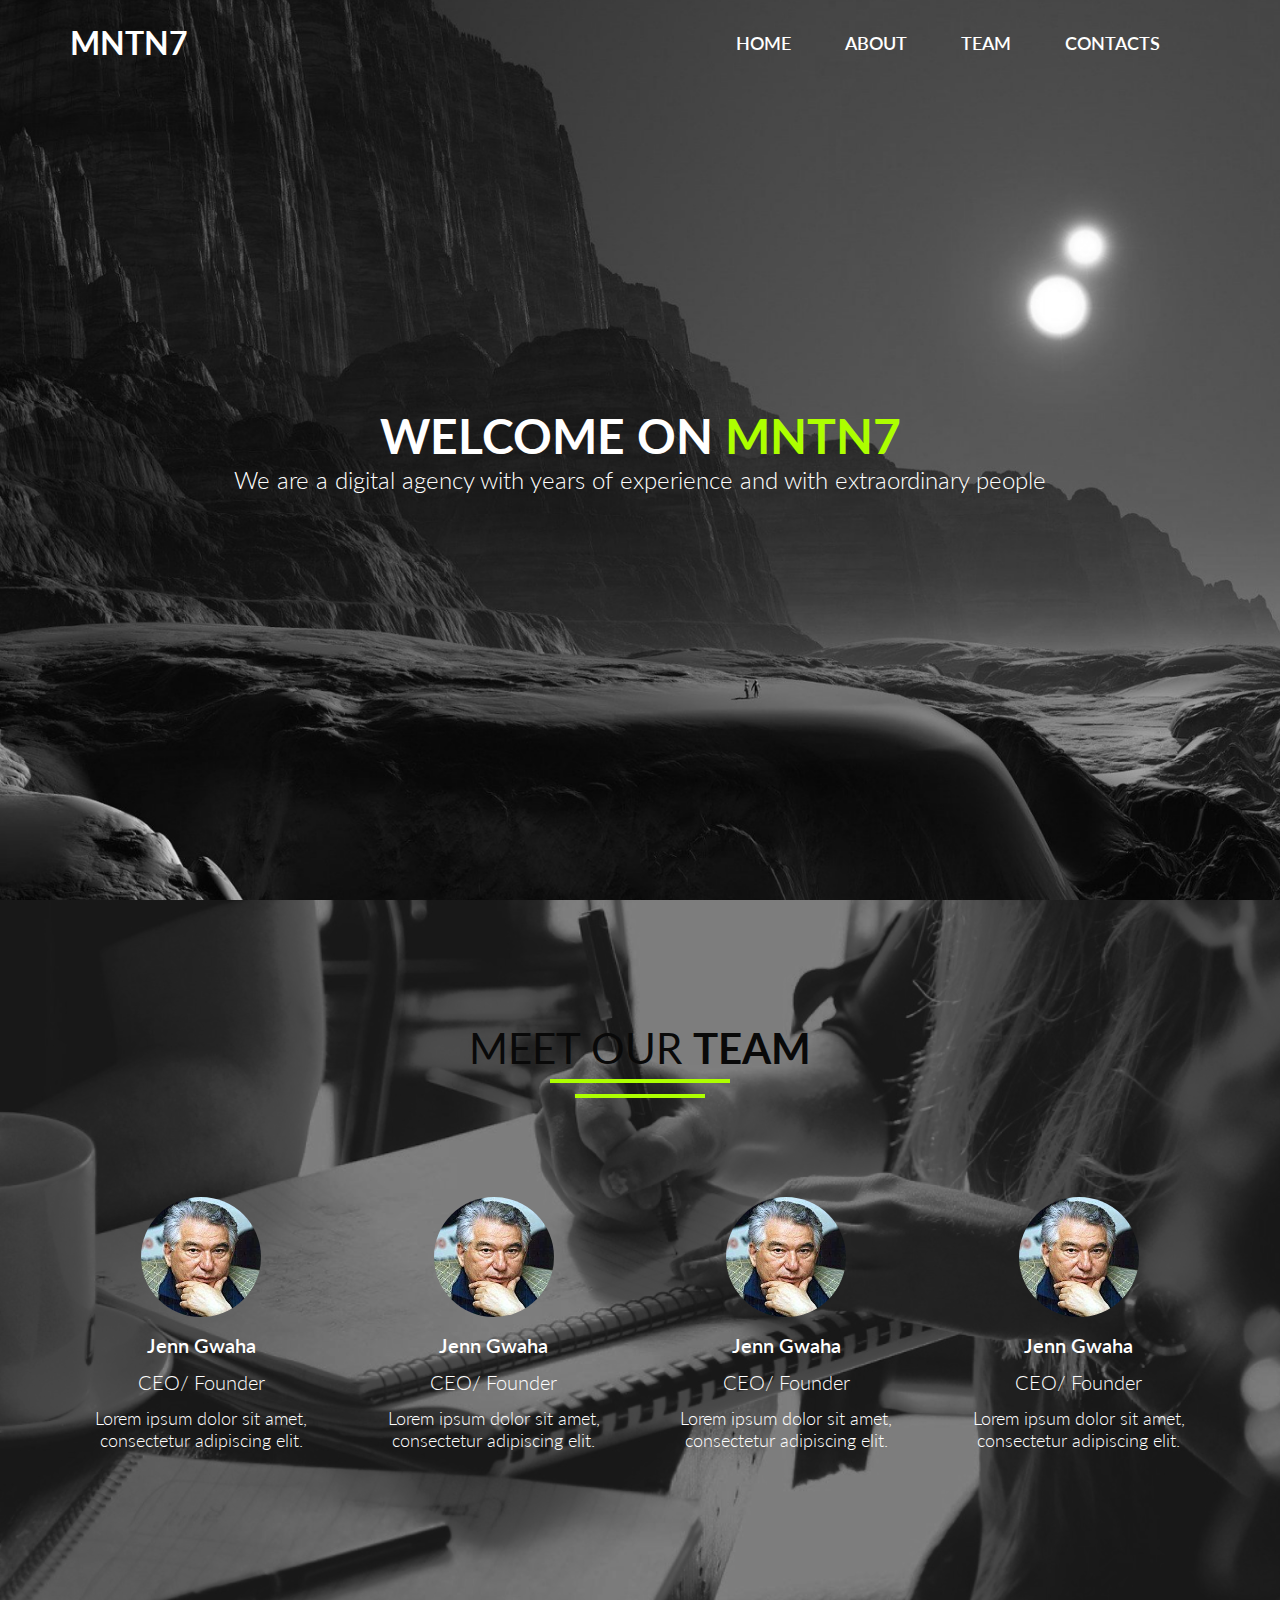
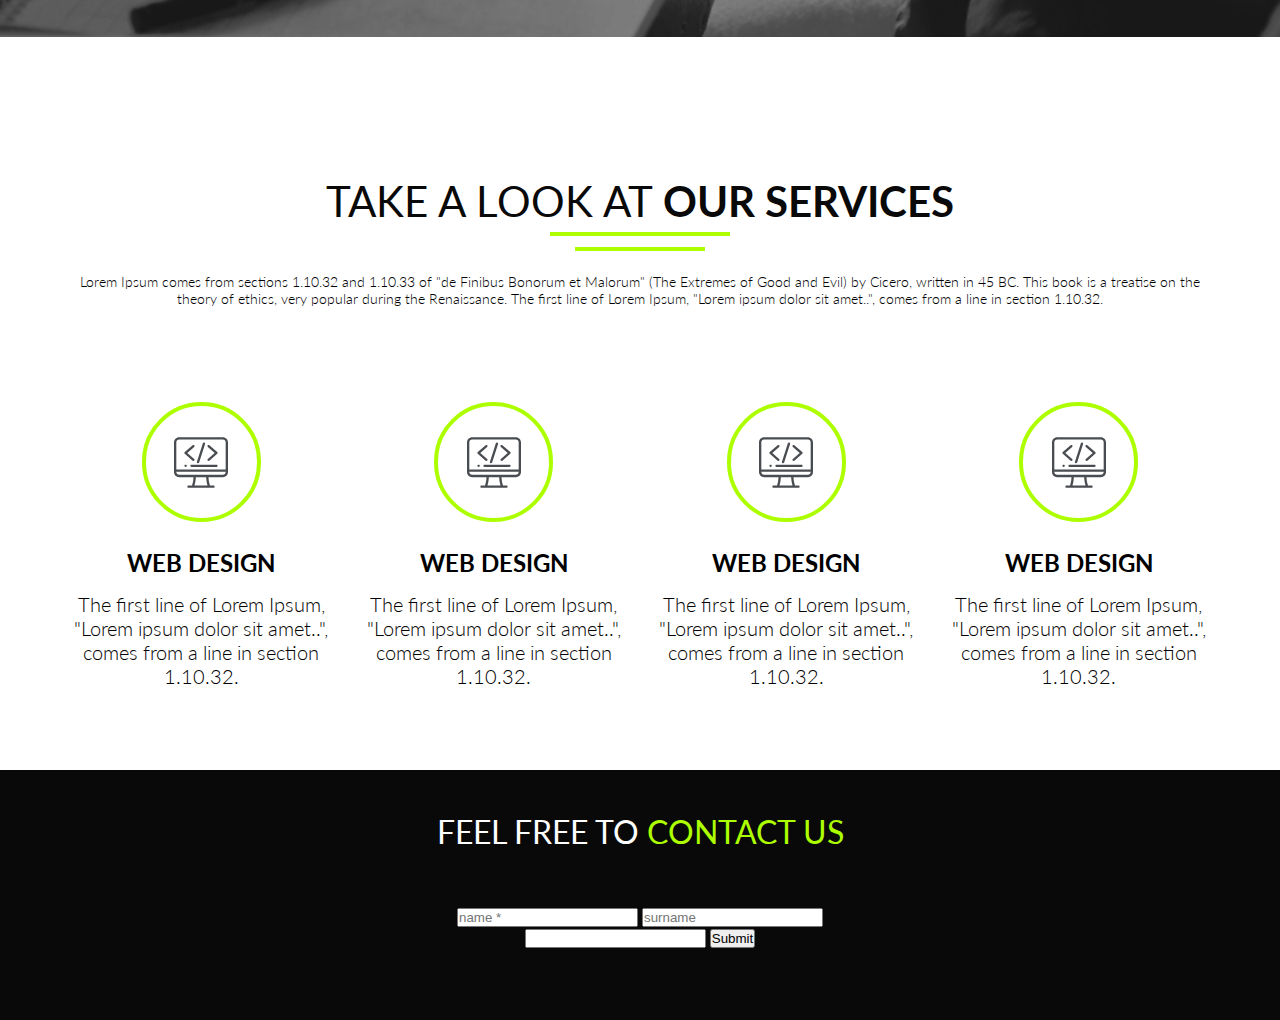
==== index.html @ 0ce98afb "initial" ====
<!doctype html>
<html lang="en">
<head>
    <meta charset="UTF-8">
    <meta name="viewport"
          content="width=device-width, user-scalable=no, initial-scale=1.0, maximum-scale=1.0, minimum-scale=1.0">
    <meta http-equiv="X-UA-Compatible" content="ie=edge">
    <title>Document</title>
    <link href="https://fonts.googleapis.com/css2?family=Lato:wght@100;300;400;700;900&display=swap" rel="stylesheet">
    <link rel="stylesheet" href="css/style.css">
</head>
<body>

<header class="header">
    <div class="container">
        <div class="header-wrap">
            <a href="#" class="logo">MNTN7</a>
            <nav class="header-menu">
                <a href="#" class="header-link">home</a>
                <a href="#" class="header-link">about</a>
                <a href="#team" class="header-link">team</a>
                <a href="#" class="header-link">contacts</a>
            </nav>
        </div>
    </div>

</header>
<main>

    <section class="hero">
        <h1 class="hero-title">WELCOME ON <span>mntn7</span></h1>
        <p class="hero-desc">We are a digital agency with years of experience and with extraordinary people</p>
    </section>


    <section class="team" id="team">
        <div class="container">
            <h2 class="section-title">Meet our <span>team</span></h2>
            <div class="row">
                <div class="col-3 team-box">
                    <img src="./images/aitmatov.jpg" alt="" class="team-img">
                    <h3 class="team-title">Jenn Gwaha</h3>
                    <p class="team-subtitle">CEO/ Founder</p>
                    <p class="team-desc">Lorem ipsum dolor sit amet, consectetur adipiscing elit.</p>
                </div>
                <div class="col-3 team-box">
                    <img src="./images/aitmatov.jpg" alt="" class="team-img">
                    <h3 class="team-title">Jenn Gwaha</h3>
                    <p class="team-subtitle">CEO/ Founder</p>
                    <p class="team-desc">Lorem ipsum dolor sit amet, consectetur adipiscing elit.</p>
                </div>
                <div class="col-3 team-box">
                    <img src="./images/aitmatov.jpg" alt="" class="team-img">
                    <h3 class="team-title">Jenn Gwaha</h3>
                    <p class="team-subtitle">CEO/ Founder</p>
                    <p class="team-desc">Lorem ipsum dolor sit amet, consectetur adipiscing elit.</p>
                </div>
                <div class="col-3 team-box">
                    <img src="./images/aitmatov.jpg" alt="" class="team-img">
                    <h3 class="team-title">Jenn Gwaha</h3>
                    <p class="team-subtitle">CEO/ Founder</p>
                    <p class="team-desc">Lorem ipsum dolor sit amet, consectetur adipiscing elit.</p>
                </div>
            </div>
        </div>
    </section>

    <section class="services">
        <div class="container">
            <h2 class="section-title">TAKE A LOOK AT <span>OUR SERVICES</span></h2>
            <p class="section-desc"> Lorem Ipsum comes from sections 1.10.32 and 1.10.33 of "de Finibus Bonorum
                et Malorum" (The Extremes of Good and Evil) by Cicero, written in 45 BC. This book is a treatise
                on the theory of ethics, very popular during the Renaissance. The first line of Lorem Ipsum,
                "Lorem ipsum dolor sit amet..", comes from a line in section 1.10.32.
            </p>
            <div class="row">
                <div class="col-3">
                    <div class="box">
                        <div class="services-icon">
                            <svg width="54" height="55" viewBox="0 0 54 55" fill="none"
                                 xmlns="http://www.w3.org/2000/svg">
                                <path d="M48.902 2.17297H5.09804C2.28688 2.17297 0 4.50231 0 7.36542V36.9885C0 39.8523 2.28688 42.1821 5.09794 42.1821H19.5463C19.4163 45.0463 18.9131 47.8226 18.0459 50.4611H14.5161C13.8748 50.4611 13.3548 50.9907 13.3548 51.644C13.3548 52.2972 13.8748 52.8268 14.5161 52.8268H39.4838C40.1251 52.8268 40.6451 52.2972 40.6451 51.644C40.6451 50.9907 40.1251 50.4611 39.4838 50.4611H35.954C35.0868 47.8224 34.5836 45.0461 34.4536 42.1821H48.9019C51.713 42.1821 53.9999 39.8523 53.9999 36.9885V7.36542C54 4.50231 51.7131 2.17297 48.902 2.17297ZM2.32253 7.36542C2.32253 5.80673 3.56769 4.53851 5.09794 4.53851H48.9019C50.4323 4.53851 51.6774 5.80663 51.6774 7.36542V34.378H2.32253V7.36542ZM20.4866 50.4612C21.2874 47.8076 21.7519 45.0335 21.8724 42.1822H32.1276C32.2482 45.0332 32.7127 47.8073 33.5134 50.4612H20.4866ZM51.6776 36.9886H51.6775C51.6775 38.5481 50.4323 39.8167 48.902 39.8167H5.09804C3.56769 39.8167 2.32263 38.5481 2.32263 36.9886V36.7438H51.6776V36.9886Z"
                                      fill="#494C51"/>
                                <path d="M42.4847 29.6472H17.4797C16.8385 29.6472 16.3184 30.1768 16.3184 30.83C16.3184 31.4833 16.8385 32.0129 17.4797 32.0129H42.4848C43.126 32.0129 43.6461 31.4833 43.6461 30.83C43.646 30.1767 43.126 29.6472 42.4847 29.6472Z"
                                      fill="#494C51"/>
                                <path d="M11.7023 29.6472H11.5153C10.874 29.6472 10.3539 30.1768 10.3539 30.83C10.3539 31.4833 10.874 32.0129 11.5153 32.0129H11.7022C12.3434 32.0129 12.8635 31.4833 12.8635 30.83C12.8635 30.1767 12.3436 29.6472 11.7023 29.6472Z"
                                      fill="#494C51"/>
                                <path d="M33.8519 11.9579L40.6976 17.9191L33.8519 23.8802C33.3644 24.3048 33.3071 25.0514 33.7238 25.5479C33.9536 25.8215 34.2791 25.9621 34.607 25.9621C34.874 25.9621 35.1423 25.8687 35.361 25.6784L43.2393 18.8182C43.4975 18.5935 43.646 18.265 43.646 17.9192C43.646 17.5734 43.4976 17.2449 43.2394 17.0202L35.361 10.1599C34.8738 9.73537 34.1406 9.7938 33.7237 10.2904C33.3069 10.7868 33.3642 11.5334 33.8519 11.9579Z"
                                      fill="#494C51"/>
                                <path d="M10.7607 18.8182L18.6389 25.6784C18.8577 25.869 19.126 25.9621 19.3929 25.9621C19.7206 25.9621 20.0465 25.8216 20.2761 25.5479C20.6929 25.0514 20.6357 24.3048 20.1481 23.8803L13.3024 17.9191L20.1481 11.958C20.6356 11.5334 20.6928 10.7868 20.2761 10.2903C19.8594 9.79383 19.1263 9.73539 18.6388 10.1598L10.7606 17.02C10.5024 17.2447 10.3539 17.5732 10.3539 17.919C10.3539 18.2648 10.5025 18.5935 10.7607 18.8182Z"
                                      fill="#494C51"/>
                                <path d="M23.6792 28.3094C23.7986 28.3491 23.9198 28.3679 24.039 28.3679C24.5283 28.3679 24.9834 28.0505 25.143 27.5509L31.0656 9.0197C31.2642 8.39859 30.9307 7.73107 30.3209 7.5289C29.7109 7.32662 29.0557 7.66629 28.8572 8.28751L22.9346 26.8189C22.7359 27.4398 23.0694 28.1073 23.6792 28.3094Z"
                                      fill="#494C51"/>
                            </svg>
                        </div>
                        <h4 class="services-title">WEB DESIGN</h4>
                        <p class="services-desc">The first line of Lorem Ipsum, "Lorem ipsum dolor sit amet..",
                            comes from a line in section 1.10.32.</p>
                    </div>
                </div>
                <div class="col-3">
                    <div class="box">
                        <div class="services-icon">
                            <svg width="54" height="55" viewBox="0 0 54 55" fill="none"
                                 xmlns="http://www.w3.org/2000/svg">
                                <path d="M48.902 2.17297H5.09804C2.28688 2.17297 0 4.50231 0 7.36542V36.9885C0 39.8523 2.28688 42.1821 5.09794 42.1821H19.5463C19.4163 45.0463 18.9131 47.8226 18.0459 50.4611H14.5161C13.8748 50.4611 13.3548 50.9907 13.3548 51.644C13.3548 52.2972 13.8748 52.8268 14.5161 52.8268H39.4838C40.1251 52.8268 40.6451 52.2972 40.6451 51.644C40.6451 50.9907 40.1251 50.4611 39.4838 50.4611H35.954C35.0868 47.8224 34.5836 45.0461 34.4536 42.1821H48.9019C51.713 42.1821 53.9999 39.8523 53.9999 36.9885V7.36542C54 4.50231 51.7131 2.17297 48.902 2.17297ZM2.32253 7.36542C2.32253 5.80673 3.56769 4.53851 5.09794 4.53851H48.9019C50.4323 4.53851 51.6774 5.80663 51.6774 7.36542V34.378H2.32253V7.36542ZM20.4866 50.4612C21.2874 47.8076 21.7519 45.0335 21.8724 42.1822H32.1276C32.2482 45.0332 32.7127 47.8073 33.5134 50.4612H20.4866ZM51.6776 36.9886H51.6775C51.6775 38.5481 50.4323 39.8167 48.902 39.8167H5.09804C3.56769 39.8167 2.32263 38.5481 2.32263 36.9886V36.7438H51.6776V36.9886Z"
                                      fill="#494C51"/>
                                <path d="M42.4847 29.6472H17.4797C16.8385 29.6472 16.3184 30.1768 16.3184 30.83C16.3184 31.4833 16.8385 32.0129 17.4797 32.0129H42.4848C43.126 32.0129 43.6461 31.4833 43.6461 30.83C43.646 30.1767 43.126 29.6472 42.4847 29.6472Z"
                                      fill="#494C51"/>
                                <path d="M11.7023 29.6472H11.5153C10.874 29.6472 10.3539 30.1768 10.3539 30.83C10.3539 31.4833 10.874 32.0129 11.5153 32.0129H11.7022C12.3434 32.0129 12.8635 31.4833 12.8635 30.83C12.8635 30.1767 12.3436 29.6472 11.7023 29.6472Z"
                                      fill="#494C51"/>
                                <path d="M33.8519 11.9579L40.6976 17.9191L33.8519 23.8802C33.3644 24.3048 33.3071 25.0514 33.7238 25.5479C33.9536 25.8215 34.2791 25.9621 34.607 25.9621C34.874 25.9621 35.1423 25.8687 35.361 25.6784L43.2393 18.8182C43.4975 18.5935 43.646 18.265 43.646 17.9192C43.646 17.5734 43.4976 17.2449 43.2394 17.0202L35.361 10.1599C34.8738 9.73537 34.1406 9.7938 33.7237 10.2904C33.3069 10.7868 33.3642 11.5334 33.8519 11.9579Z"
                                      fill="#494C51"/>
                                <path d="M10.7607 18.8182L18.6389 25.6784C18.8577 25.869 19.126 25.9621 19.3929 25.9621C19.7206 25.9621 20.0465 25.8216 20.2761 25.5479C20.6929 25.0514 20.6357 24.3048 20.1481 23.8803L13.3024 17.9191L20.1481 11.958C20.6356 11.5334 20.6928 10.7868 20.2761 10.2903C19.8594 9.79383 19.1263 9.73539 18.6388 10.1598L10.7606 17.02C10.5024 17.2447 10.3539 17.5732 10.3539 17.919C10.3539 18.2648 10.5025 18.5935 10.7607 18.8182Z"
                                      fill="#494C51"/>
                                <path d="M23.6792 28.3094C23.7986 28.3491 23.9198 28.3679 24.039 28.3679C24.5283 28.3679 24.9834 28.0505 25.143 27.5509L31.0656 9.0197C31.2642 8.39859 30.9307 7.73107 30.3209 7.5289C29.7109 7.32662 29.0557 7.66629 28.8572 8.28751L22.9346 26.8189C22.7359 27.4398 23.0694 28.1073 23.6792 28.3094Z"
                                      fill="#494C51"/>
                            </svg>
                        </div>
                        <h4 class="services-title">WEB DESIGN</h4>
                        <p class="services-desc">The first line of Lorem Ipsum, "Lorem ipsum dolor sit amet..",
                            comes from a line in section 1.10.32.</p>
                    </div>
                </div>
                <div class="col-3">
                    <div class="box">
                        <div class="services-icon">
                            <svg width="54" height="55" viewBox="0 0 54 55" fill="none"
                                 xmlns="http://www.w3.org/2000/svg">
                                <path d="M48.902 2.17297H5.09804C2.28688 2.17297 0 4.50231 0 7.36542V36.9885C0 39.8523 2.28688 42.1821 5.09794 42.1821H19.5463C19.4163 45.0463 18.9131 47.8226 18.0459 50.4611H14.5161C13.8748 50.4611 13.3548 50.9907 13.3548 51.644C13.3548 52.2972 13.8748 52.8268 14.5161 52.8268H39.4838C40.1251 52.8268 40.6451 52.2972 40.6451 51.644C40.6451 50.9907 40.1251 50.4611 39.4838 50.4611H35.954C35.0868 47.8224 34.5836 45.0461 34.4536 42.1821H48.9019C51.713 42.1821 53.9999 39.8523 53.9999 36.9885V7.36542C54 4.50231 51.7131 2.17297 48.902 2.17297ZM2.32253 7.36542C2.32253 5.80673 3.56769 4.53851 5.09794 4.53851H48.9019C50.4323 4.53851 51.6774 5.80663 51.6774 7.36542V34.378H2.32253V7.36542ZM20.4866 50.4612C21.2874 47.8076 21.7519 45.0335 21.8724 42.1822H32.1276C32.2482 45.0332 32.7127 47.8073 33.5134 50.4612H20.4866ZM51.6776 36.9886H51.6775C51.6775 38.5481 50.4323 39.8167 48.902 39.8167H5.09804C3.56769 39.8167 2.32263 38.5481 2.32263 36.9886V36.7438H51.6776V36.9886Z"
                                      fill="#494C51"/>
                                <path d="M42.4847 29.6472H17.4797C16.8385 29.6472 16.3184 30.1768 16.3184 30.83C16.3184 31.4833 16.8385 32.0129 17.4797 32.0129H42.4848C43.126 32.0129 43.6461 31.4833 43.6461 30.83C43.646 30.1767 43.126 29.6472 42.4847 29.6472Z"
                                      fill="#494C51"/>
                                <path d="M11.7023 29.6472H11.5153C10.874 29.6472 10.3539 30.1768 10.3539 30.83C10.3539 31.4833 10.874 32.0129 11.5153 32.0129H11.7022C12.3434 32.0129 12.8635 31.4833 12.8635 30.83C12.8635 30.1767 12.3436 29.6472 11.7023 29.6472Z"
                                      fill="#494C51"/>
                                <path d="M33.8519 11.9579L40.6976 17.9191L33.8519 23.8802C33.3644 24.3048 33.3071 25.0514 33.7238 25.5479C33.9536 25.8215 34.2791 25.9621 34.607 25.9621C34.874 25.9621 35.1423 25.8687 35.361 25.6784L43.2393 18.8182C43.4975 18.5935 43.646 18.265 43.646 17.9192C43.646 17.5734 43.4976 17.2449 43.2394 17.0202L35.361 10.1599C34.8738 9.73537 34.1406 9.7938 33.7237 10.2904C33.3069 10.7868 33.3642 11.5334 33.8519 11.9579Z"
                                      fill="#494C51"/>
                                <path d="M10.7607 18.8182L18.6389 25.6784C18.8577 25.869 19.126 25.9621 19.3929 25.9621C19.7206 25.9621 20.0465 25.8216 20.2761 25.5479C20.6929 25.0514 20.6357 24.3048 20.1481 23.8803L13.3024 17.9191L20.1481 11.958C20.6356 11.5334 20.6928 10.7868 20.2761 10.2903C19.8594 9.79383 19.1263 9.73539 18.6388 10.1598L10.7606 17.02C10.5024 17.2447 10.3539 17.5732 10.3539 17.919C10.3539 18.2648 10.5025 18.5935 10.7607 18.8182Z"
                                      fill="#494C51"/>
                                <path d="M23.6792 28.3094C23.7986 28.3491 23.9198 28.3679 24.039 28.3679C24.5283 28.3679 24.9834 28.0505 25.143 27.5509L31.0656 9.0197C31.2642 8.39859 30.9307 7.73107 30.3209 7.5289C29.7109 7.32662 29.0557 7.66629 28.8572 8.28751L22.9346 26.8189C22.7359 27.4398 23.0694 28.1073 23.6792 28.3094Z"
                                      fill="#494C51"/>
                            </svg>
                        </div>
                        <h4 class="services-title">WEB DESIGN</h4>
                        <p class="services-desc">The first line of Lorem Ipsum, "Lorem ipsum dolor sit amet..",
                            comes from a line in section 1.10.32.</p>
                    </div>
                </div>
                <div class="col-3">
                    <div class="box">
                        <div class="services-icon">
                            <svg width="54" height="55" viewBox="0 0 54 55" fill="none"
                                 xmlns="http://www.w3.org/2000/svg">
                                <path d="M48.902 2.17297H5.09804C2.28688 2.17297 0 4.50231 0 7.36542V36.9885C0 39.8523 2.28688 42.1821 5.09794 42.1821H19.5463C19.4163 45.0463 18.9131 47.8226 18.0459 50.4611H14.5161C13.8748 50.4611 13.3548 50.9907 13.3548 51.644C13.3548 52.2972 13.8748 52.8268 14.5161 52.8268H39.4838C40.1251 52.8268 40.6451 52.2972 40.6451 51.644C40.6451 50.9907 40.1251 50.4611 39.4838 50.4611H35.954C35.0868 47.8224 34.5836 45.0461 34.4536 42.1821H48.9019C51.713 42.1821 53.9999 39.8523 53.9999 36.9885V7.36542C54 4.50231 51.7131 2.17297 48.902 2.17297ZM2.32253 7.36542C2.32253 5.80673 3.56769 4.53851 5.09794 4.53851H48.9019C50.4323 4.53851 51.6774 5.80663 51.6774 7.36542V34.378H2.32253V7.36542ZM20.4866 50.4612C21.2874 47.8076 21.7519 45.0335 21.8724 42.1822H32.1276C32.2482 45.0332 32.7127 47.8073 33.5134 50.4612H20.4866ZM51.6776 36.9886H51.6775C51.6775 38.5481 50.4323 39.8167 48.902 39.8167H5.09804C3.56769 39.8167 2.32263 38.5481 2.32263 36.9886V36.7438H51.6776V36.9886Z"
                                      fill="#494C51"/>
                                <path d="M42.4847 29.6472H17.4797C16.8385 29.6472 16.3184 30.1768 16.3184 30.83C16.3184 31.4833 16.8385 32.0129 17.4797 32.0129H42.4848C43.126 32.0129 43.6461 31.4833 43.6461 30.83C43.646 30.1767 43.126 29.6472 42.4847 29.6472Z"
                                      fill="#494C51"/>
                                <path d="M11.7023 29.6472H11.5153C10.874 29.6472 10.3539 30.1768 10.3539 30.83C10.3539 31.4833 10.874 32.0129 11.5153 32.0129H11.7022C12.3434 32.0129 12.8635 31.4833 12.8635 30.83C12.8635 30.1767 12.3436 29.6472 11.7023 29.6472Z"
                                      fill="#494C51"/>
                                <path d="M33.8519 11.9579L40.6976 17.9191L33.8519 23.8802C33.3644 24.3048 33.3071 25.0514 33.7238 25.5479C33.9536 25.8215 34.2791 25.9621 34.607 25.9621C34.874 25.9621 35.1423 25.8687 35.361 25.6784L43.2393 18.8182C43.4975 18.5935 43.646 18.265 43.646 17.9192C43.646 17.5734 43.4976 17.2449 43.2394 17.0202L35.361 10.1599C34.8738 9.73537 34.1406 9.7938 33.7237 10.2904C33.3069 10.7868 33.3642 11.5334 33.8519 11.9579Z"
                                      fill="#494C51"/>
                                <path d="M10.7607 18.8182L18.6389 25.6784C18.8577 25.869 19.126 25.9621 19.3929 25.9621C19.7206 25.9621 20.0465 25.8216 20.2761 25.5479C20.6929 25.0514 20.6357 24.3048 20.1481 23.8803L13.3024 17.9191L20.1481 11.958C20.6356 11.5334 20.6928 10.7868 20.2761 10.2903C19.8594 9.79383 19.1263 9.73539 18.6388 10.1598L10.7606 17.02C10.5024 17.2447 10.3539 17.5732 10.3539 17.919C10.3539 18.2648 10.5025 18.5935 10.7607 18.8182Z"
                                      fill="#494C51"/>
                                <path d="M23.6792 28.3094C23.7986 28.3491 23.9198 28.3679 24.039 28.3679C24.5283 28.3679 24.9834 28.0505 25.143 27.5509L31.0656 9.0197C31.2642 8.39859 30.9307 7.73107 30.3209 7.5289C29.7109 7.32662 29.0557 7.66629 28.8572 8.28751L22.9346 26.8189C22.7359 27.4398 23.0694 28.1073 23.6792 28.3094Z"
                                      fill="#494C51"/>
                            </svg>
                        </div>
                        <h4 class="services-title">WEB DESIGN</h4>
                        <p class="services-desc">The first line of Lorem Ipsum, "Lorem ipsum dolor sit amet..",
                            comes from a line in section 1.10.32.</p>
                    </div>
                </div>
            </div>
        </div>
    </section>

    <section class="contact">
        <div class="container contact-container">
            <h2 class="contact-title">FEEL FREE TO <span>CONTACT US</span></h2>
            <form class="contact-form">
                <div class="contact-upper-form">
                    <input type="text" required placeholder="name *">
                    <input type="text" placeholder="surname">
                </div>
                <input class="contact-email" type="email*">
                <button class="contact-btn">Submit</button>
            </form>
        </div>
    </section>


</main>
</body>
</html>
---- css/style.css ----
* {
    margin: 0;
    padding: 0;
    box-sizing: border-box;
}

html {
    scroll-behavior: smooth;
}

body {
    font-family: 'Lato', sans-serif;
}
a{
    text-decoration: none;
}

.container {
    max-width: 1170px;
    margin: 0 auto;
    padding: 0 15px;
    width: 100%;
}

.header {
    position: absolute;
    width: 100%;
    padding: 24px 0;
}

.logo {
    font-weight: bold;
    font-size: 32px;
    line-height: 38px;
    color: #ffffff;
}

.header-link {
    font-style: normal;
    font-weight: 600;
    font-size: 18px;
    line-height: 22px;
    text-transform: uppercase;
    color: #ffffff;
    transition: .5s;
    position: relative;
}

.header-link:not(last child) {
    margin-right: 50px;
}

.header-link:hover {
    color: #adff00;
}

.header-link:hover:before {
    content: "";
    width: 100%;
    height: 2px;
    background-color: #adff00;
    position: absolute;
    bottom: 0;
}
.header-wrap{
    display: flex;
    justify-content: space-between;
    align-items: center;
}

.hero {
    height: 100vh;
    display: flex;
    justify-content: center;
    align-items: center;
    flex-direction: column;
    background: url("../images/bg.png") no-repeat center/cover;
}

.hero-title {
    font-size: 48px;
    line-height: 58px;
    text-transform: uppercase;
    color: #ffffff;
}

.hero-title span {
    color: #adff00;
}

.hero-desc {
    font-weight: 300;
    font-size: 24px;
    line-height: 29px;
    color: #ffffff;
}

.hero-desc span {
    font-weight: bold;
}

.team{
    background: #0007 url("../images/team.png") no-repeat center/cover;
    background-blend-mode: darken;
    padding: 76px 0 93px;
    color: white;
    text-align: center;
}

.section-title {
    font-weight: bold;
    font-size: 48px;
    line-height: 58px;
    text-transform: uppercase;
    color: #FFFFFF;
    text-align: center;
    position: relative;
    margin-top:76px ;
}
.section-title span{
    color: #adff00;
}
.section-title:before{
    content: "";
    width:180px ;
    height: 4px;
    background-color: #adff00;
    position: absolute;
    bottom: -10px;
    right:0 ;
    left: 0;
    margin: auto;
}
.section-title:after {
    content: "";
    width: 130px;
    height: 4px;
    background-color: #adff00;
    position: absolute;
    bottom: -25px;
    right: 0;
    left: 0;
    margin: auto;
}
.team-title{
    font-weight: 600;
    font-size: 20px;
    line-height: 24px;
}
.row{
    display: flex;
    flex-wrap:wrap ;
    margin: 0 -15px ;
}
.col-3{
    padding: 0 15px;
    width: 25%;
}
.team-img{
    border-radius: 50%;
    width: 120px;
    height: 120px;
    margin: 77px 0 13px;
}
.team-subtitle{
    font-weight: 300;
    font-size: 20px;
    line-height: 24px;
    margin: 13px 0;
}
.team-desc{
    font-weight: 300;
    font-size: 18px;
    line-height: 22px;
    margin-bottom: 93px;
}
.team-box:hover .team-img{
    border: 3px solid #ADFF00;
}
.services{
    padding: 92px 0 82px;
}
.section-title{
    font-weight: normal;
    font-size: 42px;
    line-height: 50px;
    color: #090909;
    text-transform: uppercase;
    text-align: center;
    position: relative;
    margin: 47px;
}
.section-title span{
    font-weight: bold ;
    color: #090909;
}
.section-desc{
    font-weight: 300;
    font-size: 14px;
    line-height: 17px;
    text-align: center;
    color: #000000;
    margin-bottom: 95px;
    margin-top: 47px;
}
.row{
    display: flex;
    flex-wrap: wrap;
    margin: 0 -15px;
}
.col-3{
    padding: 0 15px;
    width: 25%;
}
.box{
    display: flex;
    flex-direction: column;
    align-items: center;
    justify-content: center;
}
.services-icon{
    width: 119px;
    height: 120px;
    border: 4px solid #ADFF00;
    border-radius: 100px;
    display: flex;
    align-items: center;
    justify-content: center;
}
.services-title{
    font-weight: bold;
    font-size: 24px;
    line-height: 29px;
    color: #000000;
    margin-top: 26px;
    margin-bottom: 15px;
}
.services-desc{
    font-weight: 300;
    font-size: 20px;
    line-height: 24px;
    text-align: center;
    color: #000000;
}
.contact{
    background: #090909;
    text-align: center;
    color: white;
    padding: 43px 0 72px;
}
.contact-title {
    font-weight: normal;
    font-size: 32px;
    line-height: 38px;
    text-transform: uppercase;
    color: #FFFFFF;
    margin-bottom: 55px;
}
.contact-title span{
    color: #ADFF00;
}
.contact-form {
    width: 476px;
}
.contact-container{
    display: flex;
    align-items: center;
    flex-direction: column;
}
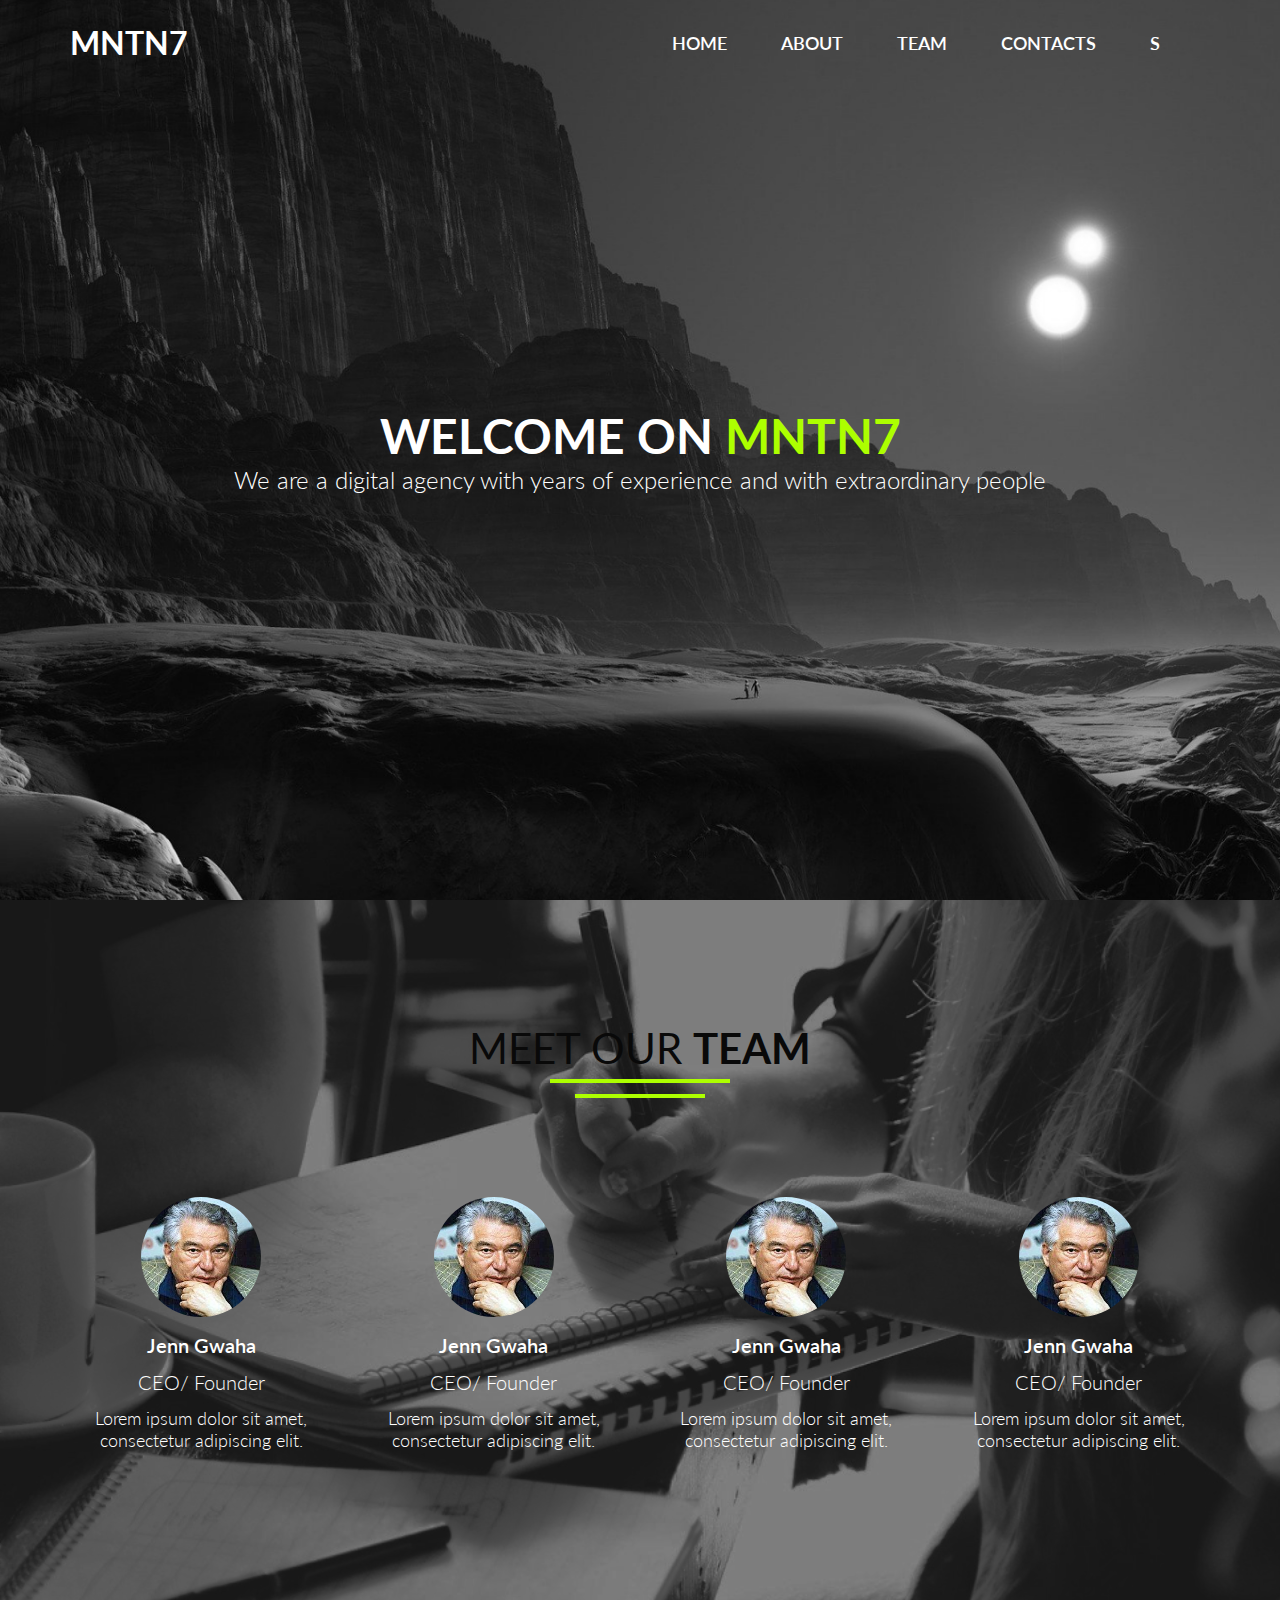
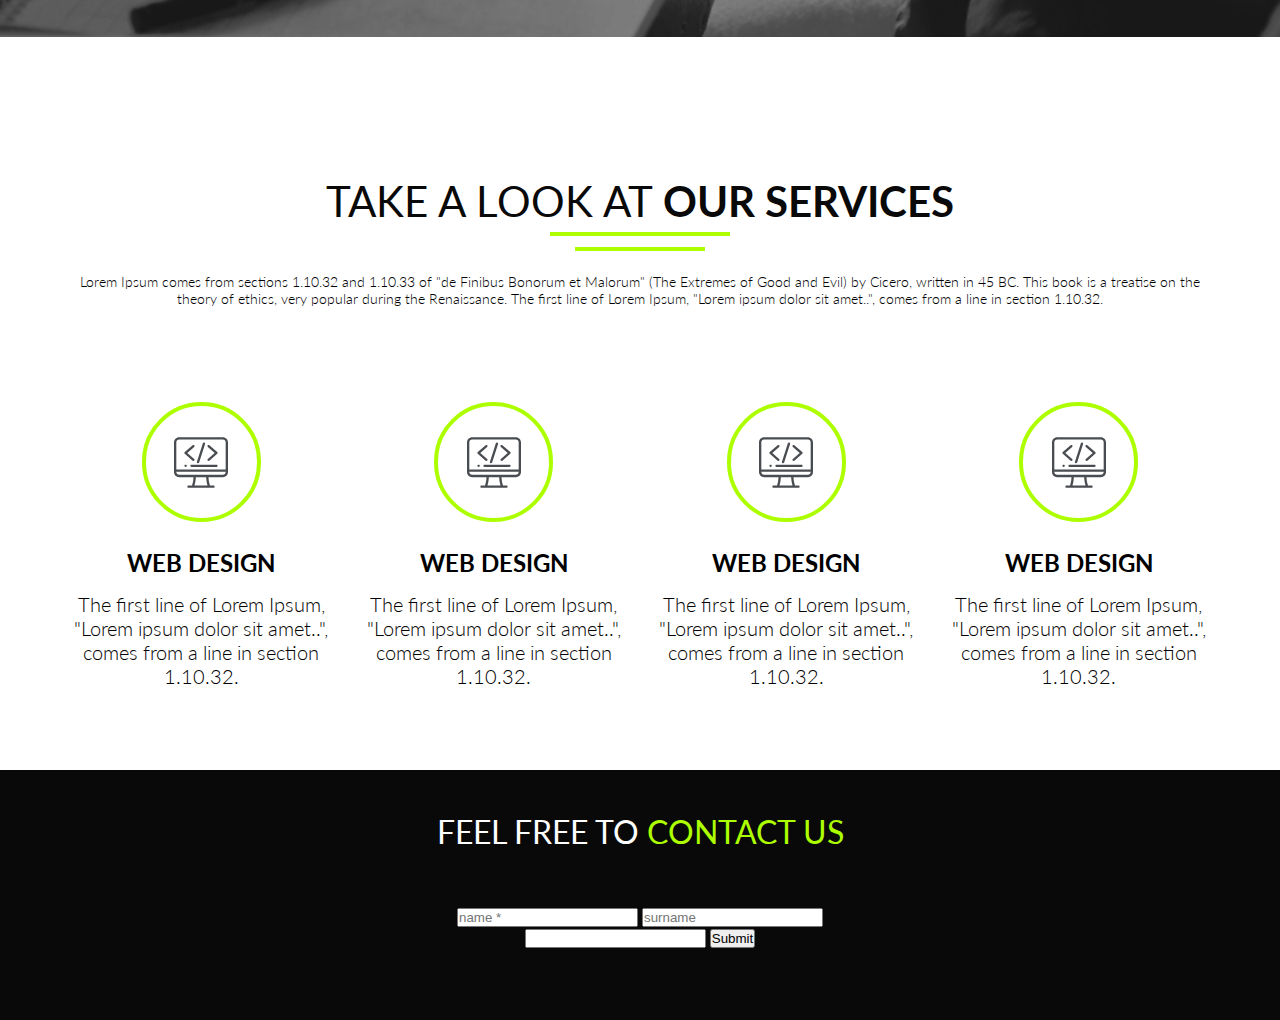
==== commit dec456b9: "fix: css" ====
--- a/index.html
+++ b/index.html
@@ -20,6 +20,7 @@
                 <a href="#" class="header-link">about</a>
                 <a href="#team" class="header-link">team</a>
                 <a href="#" class="header-link">contacts</a>
+                <a href="#" class="header-link">s</a>
             </nav>
         </div>
     </div>
--- a/css/style.css
+++ b/css/style.css
@@ -267,4 +267,8 @@
     align-items: center;
     flex-direction: column;
 }
-
+.box{
+    margin: 0;
+    padding: 0;
+}
+
